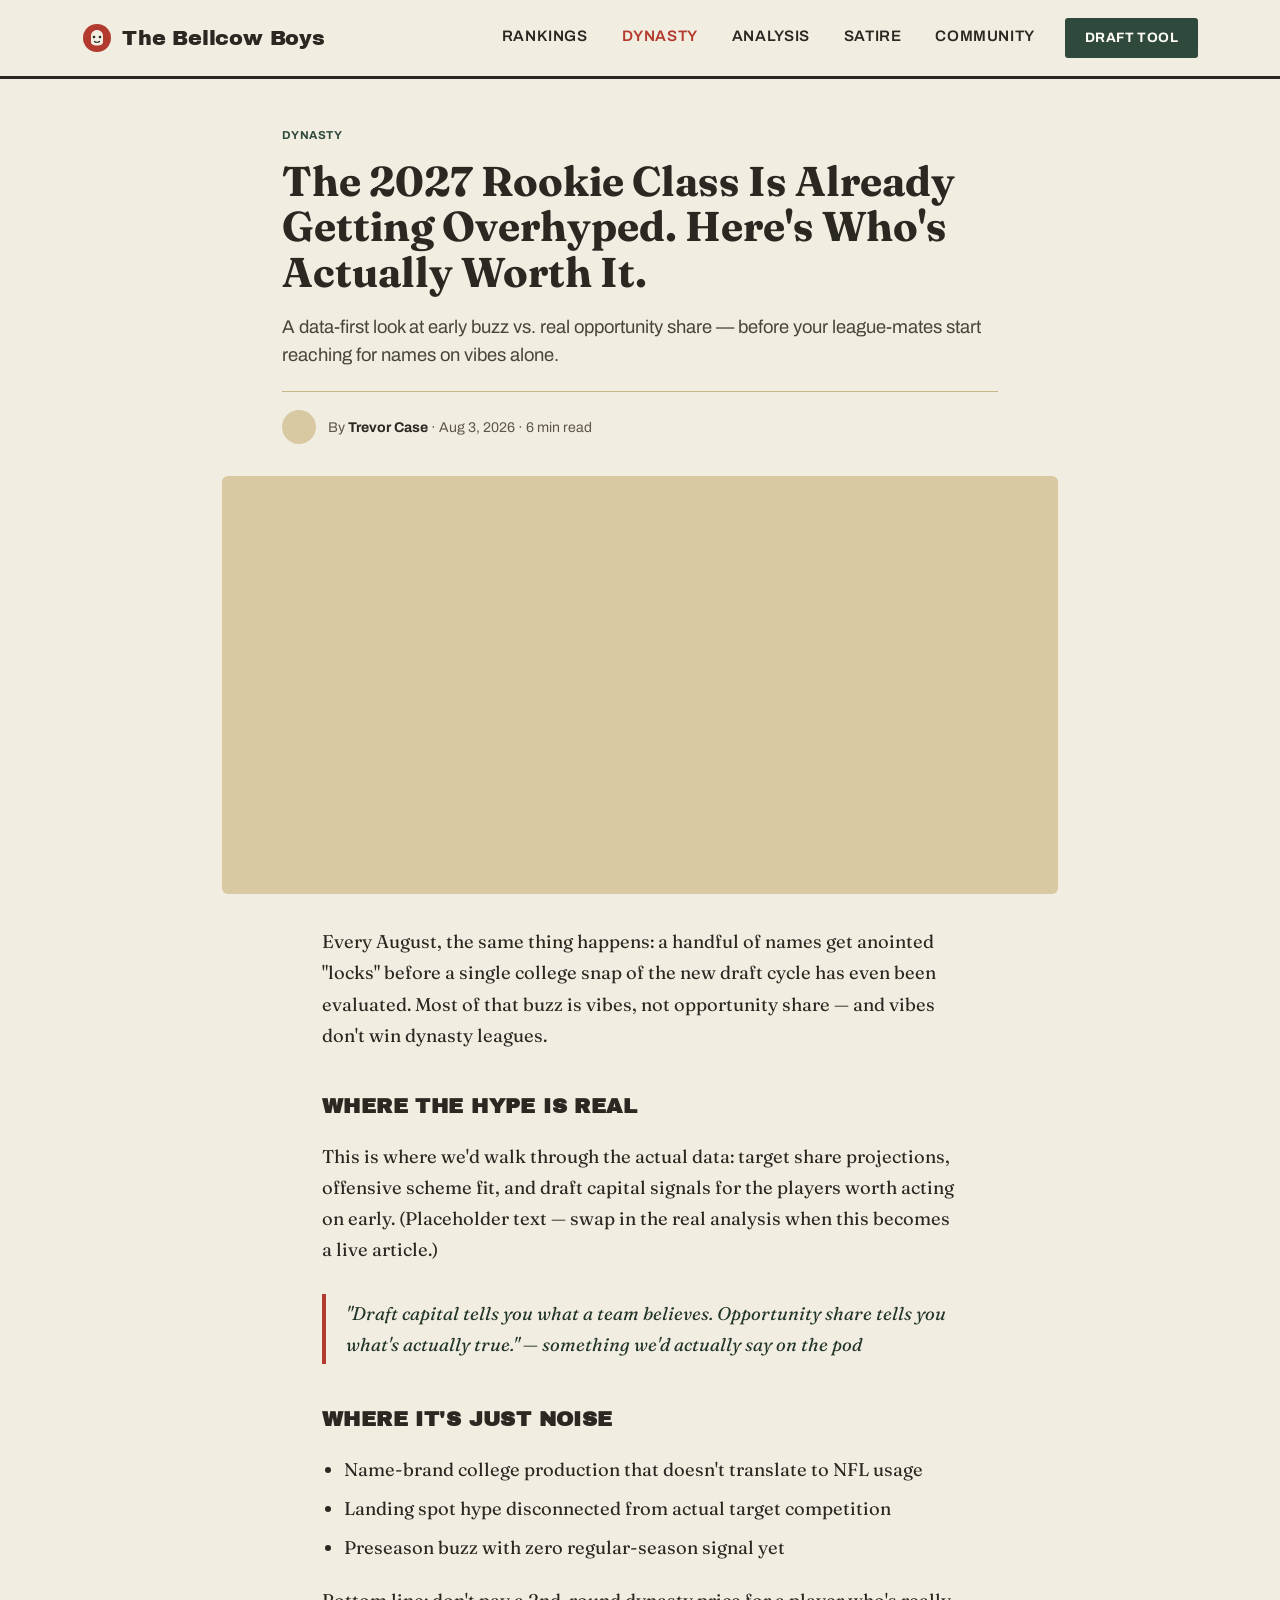
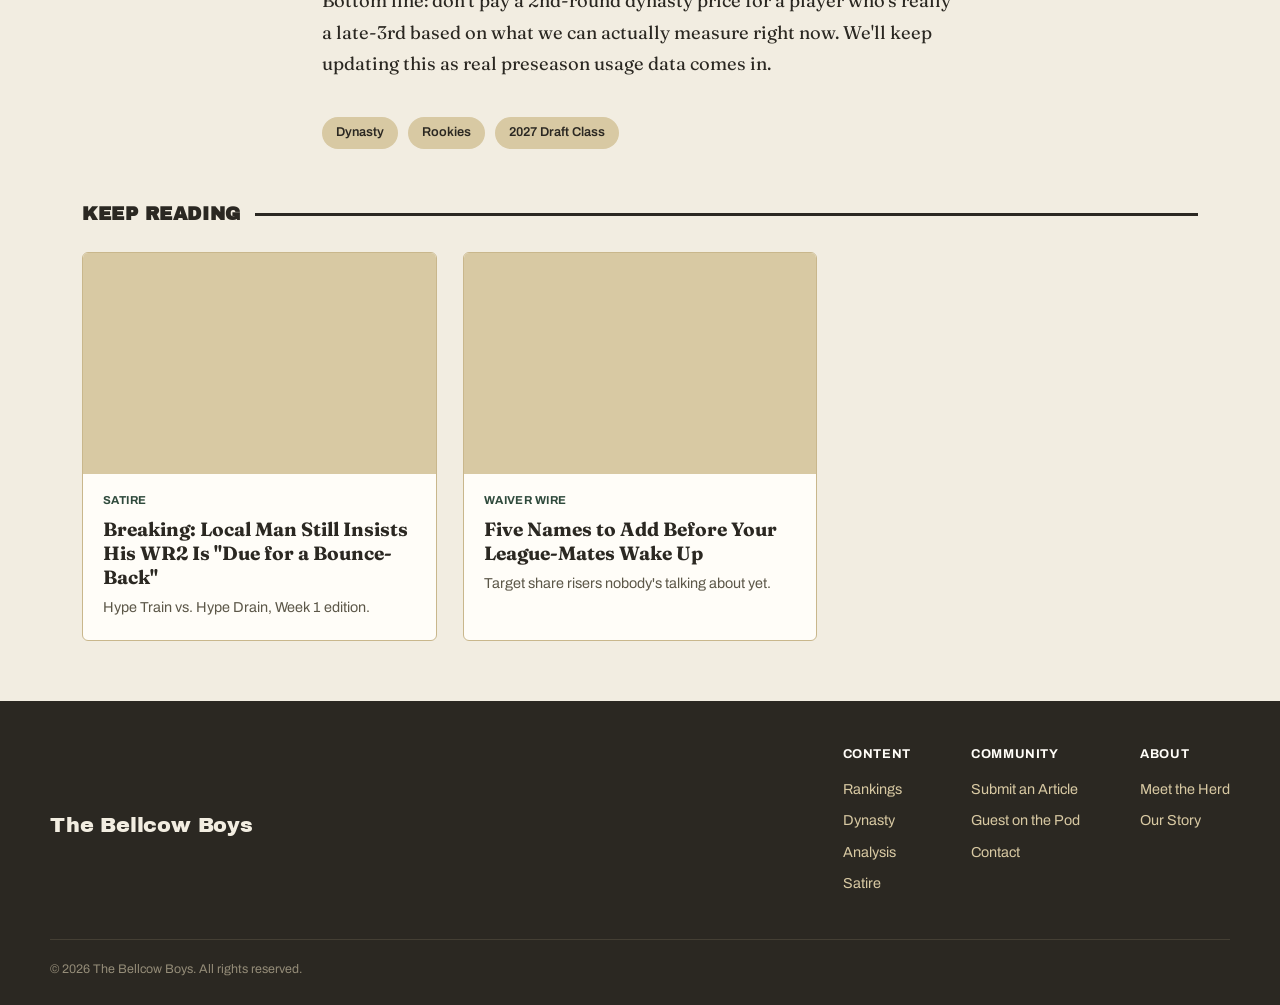
==== article.html @ 6c77ea90 "Add files via upload" ====
<!DOCTYPE html>
<html lang="en">
<head>
<meta charset="UTF-8">
<meta name="viewport" content="width=device-width, initial-scale=1.0">
<title>The 2027 Rookie Class Is Already Getting Overhyped — The Bellcow Boys</title>
<meta name="description" content="A data-first look at early buzz vs. real opportunity share for the 2027 dynasty rookie class.">
<link rel="stylesheet" href="styles.css">
</head>
<body>

<header>
  <div class="nav-wrap">
    <a href="index.html" class="logo">
      <svg width="30" height="30" viewBox="0 0 30 30" fill="none">
        <circle cx="15" cy="15" r="14" fill="#B23A2E"/>
        <path d="M9 13c0-3.5 2.8-6 6-6s6 2.5 6 6v6c0 2-1.8 3.5-6 3.5s-6-1.5-6-3.5v-6z" fill="#F2EDE1"/>
        <circle cx="12" cy="14" r="1.3" fill="#2B2822"/>
        <circle cx="18" cy="14" r="1.3" fill="#2B2822"/>
        <path d="M12.5 18.5c1 1 4 1 5 0" stroke="#2B2822" stroke-width="1.2" stroke-linecap="round"/>
      </svg>
      The Bellcow Boys
    </a>
    <div class="nav-right">
      <nav class="links">
        <a href="#">Rankings</a>
        <a href="#" class="active">Dynasty</a>
        <a href="#">Analysis</a>
        <a href="#">Satire</a>
        <a href="#">Community</a>
      </nav>
      <a href="#" class="nav-cta">Draft Tool</a>
    </div>
  </div>
</header>

<div class="article-header">
  <span class="card-tag">Dynasty</span>
  <h1>The 2027 Rookie Class Is Already Getting Overhyped. Here's Who's Actually Worth It.</h1>
  <p class="dek">A data-first look at early buzz vs. real opportunity share — before your league-mates start reaching for names on vibes alone.</p>
  <div class="byline">
    <div class="avatar"></div>
    <div>By <strong>Trevor Case</strong> · Aug 3, 2026 · 6 min read</div>
  </div>
</div>

<div class="article-cover">
  <div class="img"></div>
</div>

<div class="article-body">
  <p>Every August, the same thing happens: a handful of names get anointed "locks" before a single college snap of the new draft cycle has even been evaluated. Most of that buzz is vibes, not opportunity share — and vibes don't win dynasty leagues.</p>

  <h2>Where the Hype Is Real</h2>
  <p>This is where we'd walk through the actual data: target share projections, offensive scheme fit, and draft capital signals for the players worth acting on early. (Placeholder text — swap in the real analysis when this becomes a live article.)</p>

  <blockquote>"Draft capital tells you what a team believes. Opportunity share tells you what's actually true." — something we'd actually say on the pod</blockquote>

  <h2>Where It's Just Noise</h2>
  <ul>
    <li>Name-brand college production that doesn't translate to NFL usage</li>
    <li>Landing spot hype disconnected from actual target competition</li>
    <li>Preseason buzz with zero regular-season signal yet</li>
  </ul>

  <p>Bottom line: don't pay a 2nd-round dynasty price for a player who's really a late-3rd based on what we can actually measure right now. We'll keep updating this as real preseason usage data comes in.</p>
</div>

<div class="article-tags">
  <a href="#">Dynasty</a>
  <a href="#">Rookies</a>
  <a href="#">2027 Draft Class</a>
</div>

<div class="section-label">
  <h2>Keep Reading</h2>
  <div class="rule"></div>
</div>

<div class="grid" style="padding-bottom: 60px;">
  <a class="card" href="#">
    <div class="card-thumb"></div>
    <div class="card-body">
      <span class="card-tag">Satire</span>
      <h3>Breaking: Local Man Still Insists His WR2 Is "Due for a Bounce-Back"</h3>
      <p>Hype Train vs. Hype Drain, Week 1 edition.</p>
    </div>
  </a>
  <a class="card" href="#">
    <div class="card-thumb"></div>
    <div class="card-body">
      <span class="card-tag">Waiver Wire</span>
      <h3>Five Names to Add Before Your League-Mates Wake Up</h3>
      <p>Target share risers nobody's talking about yet.</p>
    </div>
  </a>
</div>

<footer>
  <div class="footer-inner">
    <div class="logo">The Bellcow Boys</div>
    <div class="footer-cols">
      <div class="footer-col">
        <h5>Content</h5>
        <a href="#">Rankings</a>
        <a href="#">Dynasty</a>
        <a href="#">Analysis</a>
        <a href="#">Satire</a>
      </div>
      <div class="footer-col">
        <h5>Community</h5>
        <a href="#">Submit an Article</a>
        <a href="#">Guest on the Pod</a>
        <a href="#">Contact</a>
      </div>
      <div class="footer-col">
        <h5>About</h5>
        <a href="#">Meet the Herd</a>
        <a href="#">Our Story</a>
      </div>
    </div>
  </div>
  <div class="footer-bottom">© 2026 The Bellcow Boys. All rights reserved.</div>
</footer>

</body>
</html>
---- styles.css ----
@import url('https://fonts.googleapis.com/css2?family=Archivo+Black&family=Archivo:wght@400;500;600;700&family=Fraunces:opsz,wght@9..144,500;9..144,700&display=swap');

:root {
  --cream: #F2EDE1;
  --cream-dim: #EAE2D0;
  --barn-red: #B23A2E;
  --barn-red-dark: #8E2E24;
  --forest: #2F4A3C;
  --forest-dark: #223529;
  --charcoal: #2B2822;
  --tan: #D8C9A3;
  --tan-line: #C9B78C;
  --white: #FFFDF8;

  --font-display: 'Archivo Black', sans-serif;
  --font-serif: 'Fraunces', serif;
  --font-body: 'Archivo', sans-serif;
}

* { box-sizing: border-box; margin: 0; padding: 0; }

body {
  background: var(--cream);
  color: var(--charcoal);
  font-family: var(--font-body);
  line-height: 1.5;
}

a { color: inherit; text-decoration: none; }

/* ---------- NAV (shared across every page) ---------- */
header {
  background: var(--cream);
  border-bottom: 3px solid var(--charcoal);
  position: sticky;
  top: 0;
  z-index: 100;
}
.nav-wrap {
  max-width: 1180px;
  margin: 0 auto;
  padding: 18px 32px;
  display: flex;
  align-items: center;
  justify-content: space-between;
}
.logo {
  display: flex;
  align-items: center;
  gap: 10px;
  font-family: var(--font-display);
  font-size: 1.3rem;
  letter-spacing: -0.01em;
  color: var(--charcoal);
}
.logo svg { flex-shrink: 0; }
nav.links {
  display: flex;
  gap: 34px;
  font-weight: 600;
  font-size: 0.95rem;
  text-transform: uppercase;
  letter-spacing: 0.04em;
}
nav.links a {
  position: relative;
  padding-bottom: 4px;
  transition: color .15s ease;
}
nav.links a:hover { color: var(--barn-red); }
nav.links a.active { color: var(--barn-red); }
.nav-cta {
  background: var(--forest);
  color: var(--white);
  padding: 10px 20px;
  border-radius: 3px;
  font-weight: 700;
  font-size: 0.85rem;
  text-transform: uppercase;
  letter-spacing: 0.03em;
}
.nav-right { display: flex; align-items: center; gap: 30px; }

/* ---------- HERO (homepage only) ---------- */
.hero {
  max-width: 1180px;
  margin: 0 auto;
  padding: 56px 32px 40px;
  display: grid;
  grid-template-columns: 1.15fr 0.85fr;
  gap: 48px;
  align-items: center;
}
.hero-eyebrow {
  display: inline-flex;
  align-items: center;
  gap: 8px;
  background: var(--barn-red);
  color: var(--white);
  font-size: 0.78rem;
  font-weight: 700;
  text-transform: uppercase;
  letter-spacing: 0.08em;
  padding: 6px 12px;
  border-radius: 3px;
  margin-bottom: 22px;
}
.hero h1 {
  font-family: var(--font-serif);
  font-weight: 700;
  font-size: 3.1rem;
  line-height: 1.05;
  letter-spacing: -0.01em;
  color: var(--charcoal);
  margin-bottom: 20px;
}
.hero h1 em { font-style: italic; color: var(--barn-red); }
.hero p {
  font-size: 1.15rem;
  color: #4A453B;
  max-width: 46ch;
  margin-bottom: 28px;
}
.hero-actions { display: flex; gap: 14px; }
.btn-primary {
  background: var(--charcoal);
  color: var(--cream);
  padding: 14px 26px;
  border-radius: 3px;
  font-weight: 700;
  font-size: 0.95rem;
}
.btn-secondary {
  border: 2px solid var(--charcoal);
  padding: 12px 24px;
  border-radius: 3px;
  font-weight: 700;
  font-size: 0.95rem;
}
.hero-art {
  background: var(--forest);
  border-radius: 8px;
  aspect-ratio: 4/3.3;
  display: flex;
  align-items: center;
  justify-content: center;
  position: relative;
  overflow: hidden;
}
.hero-art::before {
  content: "";
  position: absolute;
  inset: 0;
  background: repeating-linear-gradient(45deg, rgba(255,255,255,0.03) 0 2px, transparent 2px 22px);
}

/* ---------- SECTION LABEL ---------- */
.section-label {
  max-width: 1180px;
  margin: 0 auto;
  padding: 0 32px;
  display: flex;
  align-items: center;
  gap: 14px;
  margin-top: 12px;
}
.section-label h2 {
  font-family: var(--font-display);
  font-size: 1.15rem;
  text-transform: uppercase;
  letter-spacing: 0.03em;
  white-space: nowrap;
}
.section-label .rule { height: 3px; background: var(--charcoal); width: 100%; }
.section-label a.viewall {
  font-size: 0.85rem;
  font-weight: 700;
  text-transform: uppercase;
  color: var(--barn-red);
  white-space: nowrap;
}

/* ---------- CARD GRID (homepage + category pages) ---------- */
.grid {
  max-width: 1180px;
  margin: 0 auto;
  padding: 24px 32px 20px;
  display: grid;
  grid-template-columns: repeat(3, 1fr);
  gap: 26px;
}
.card {
  background: var(--white);
  border: 1px solid var(--tan-line);
  border-radius: 6px;
  overflow: hidden;
  display: flex;
  flex-direction: column;
  transition: transform .15s ease, box-shadow .15s ease;
}
.card:hover { transform: translateY(-3px); box-shadow: 0 8px 22px rgba(43,40,34,0.08); }
.card-thumb { background: var(--tan); aspect-ratio: 16/10; position: relative; }
.card-thumb.pick::after {
  content: "🔔 Bellcow Pick";
  position: absolute;
  top: 10px;
  left: 10px;
  background: var(--barn-red);
  color: var(--white);
  font-size: 0.72rem;
  font-weight: 700;
  padding: 5px 10px;
  border-radius: 3px;
  letter-spacing: 0.02em;
}
.card-body { padding: 18px 20px 22px; }
.card-tag {
  font-size: 0.72rem;
  font-weight: 700;
  text-transform: uppercase;
  color: var(--forest);
  letter-spacing: 0.04em;
  margin-bottom: 8px;
  display: block;
}
.card h3 { font-family: var(--font-serif); font-size: 1.2rem; font-weight: 700; line-height: 1.25; margin-bottom: 8px; }
.card p { font-size: 0.9rem; color: #5C5748; }

/* ---------- PILLAR STRIP (homepage only) ---------- */
.pillars { background: var(--forest); margin-top: 50px; padding: 54px 32px; }
.pillars-inner { max-width: 1180px; margin: 0 auto; }
.pillars-inner h2 { font-family: var(--font-display); color: var(--cream); font-size: 1.6rem; margin-bottom: 8px; }
.pillars-inner > p { color: var(--tan); max-width: 50ch; margin-bottom: 34px; }
.pillar-row { display: grid; grid-template-columns: repeat(4, 1fr); gap: 20px; }
.pillar { background: var(--forest-dark); border-radius: 6px; padding: 22px; color: var(--cream); }
.pillar .num { font-family: var(--font-display); color: var(--barn-red); font-size: 0.85rem; margin-bottom: 10px; }
.pillar h4 { font-size: 1.02rem; margin-bottom: 8px; }
.pillar p { font-size: 0.85rem; color: var(--tan); }

/* ---------- NEWSLETTER (shared, homepage + article footer) ---------- */
.newsletter {
  max-width: 1180px;
  margin: 0 auto;
  padding: 64px 32px;
  display: grid;
  grid-template-columns: 1.2fr 1fr;
  gap: 40px;
  align-items: center;
}
.newsletter h2 { font-family: var(--font-serif); font-size: 2rem; margin-bottom: 12px; }
.newsletter p { color: #4A453B; max-width: 42ch; }
.newsletter-form {
  display: flex;
  gap: 10px;
  background: var(--white);
  border: 2px solid var(--charcoal);
  border-radius: 4px;
  padding: 6px;
}
.newsletter-form input { flex: 1; border: none; background: transparent; padding: 12px 14px; font-family: var(--font-body); font-size: 0.95rem; outline: none; }
.newsletter-form button { background: var(--barn-red); color: var(--white); border: none; border-radius: 3px; padding: 12px 22px; font-weight: 700; cursor: pointer; }

/* ---------- FOOTER (shared across every page) ---------- */
footer { background: var(--charcoal); color: var(--tan); padding: 44px 32px 26px; }
.footer-inner { max-width: 1180px; margin: 0 auto; display: flex; justify-content: space-between; flex-wrap: wrap; gap: 30px; }
.footer-inner .logo { color: var(--cream); }
.footer-cols { display: flex; gap: 60px; }
.footer-col h5 { font-size: 0.8rem; text-transform: uppercase; letter-spacing: 0.05em; color: var(--white); margin-bottom: 14px; }
.footer-col a { display: block; font-size: 0.9rem; margin-bottom: 10px; color: var(--tan); }
.footer-col a:hover { color: var(--cream); }
.footer-bottom { max-width: 1180px; margin: 34px auto 0; padding-top: 20px; border-top: 1px solid #443F34; font-size: 0.78rem; color: #948C78; }

/* ---------- ARTICLE PAGE (new) ---------- */
.article-header {
  max-width: 780px;
  margin: 0 auto;
  padding: 48px 32px 32px;
}
.article-header .card-tag { margin-bottom: 14px; }
.article-header h1 {
  font-family: var(--font-serif);
  font-size: 2.6rem;
  line-height: 1.1;
  font-weight: 700;
  margin-bottom: 18px;
}
.article-header .dek {
  font-size: 1.15rem;
  color: #4A453B;
  margin-bottom: 22px;
}
.byline {
  display: flex;
  align-items: center;
  gap: 12px;
  font-size: 0.88rem;
  color: #5C5748;
  padding-top: 18px;
  border-top: 1px solid var(--tan-line);
}
.byline .avatar {
  width: 34px;
  height: 34px;
  border-radius: 50%;
  background: var(--tan);
  flex-shrink: 0;
}
.byline strong { color: var(--charcoal); }

.article-cover {
  max-width: 900px;
  margin: 0 auto;
  padding: 0 32px 8px;
}
.article-cover .img {
  background: var(--tan);
  aspect-ratio: 16/8;
  border-radius: 6px;
}

.article-body {
  max-width: 700px;
  margin: 0 auto;
  padding: 24px 32px 8px;
  font-family: var(--font-serif);
  font-size: 1.15rem;
  line-height: 1.7;
  color: var(--charcoal);
}
.article-body p { margin-bottom: 22px; }
.article-body h2 {
  font-family: var(--font-display);
  font-size: 1.3rem;
  text-transform: uppercase;
  letter-spacing: 0.02em;
  margin: 38px 0 16px;
  color: var(--charcoal);
}
.article-body blockquote {
  border-left: 4px solid var(--barn-red);
  padding: 4px 0 4px 20px;
  margin: 28px 0;
  font-style: italic;
  color: var(--forest-dark);
}
.article-body ul { margin: 0 0 22px 22px; }
.article-body li { margin-bottom: 8px; }

.article-tags {
  max-width: 700px;
  margin: 0 auto;
  padding: 8px 32px 40px;
  display: flex;
  gap: 10px;
  flex-wrap: wrap;
}
.article-tags a {
  background: var(--tan);
  color: var(--charcoal);
  font-size: 0.8rem;
  font-weight: 600;
  padding: 6px 14px;
  border-radius: 20px;
}
.article-tags a:hover { background: var(--barn-red); color: var(--white); }

@media (max-width: 900px) {
  nav.links { display: none; }
  .hero { grid-template-columns: 1fr; }
  .grid { grid-template-columns: 1fr; }
  .pillar-row { grid-template-columns: repeat(2, 1fr); }
  .newsletter { grid-template-columns: 1fr; }
  .article-header h1 { font-size: 2rem; }
}
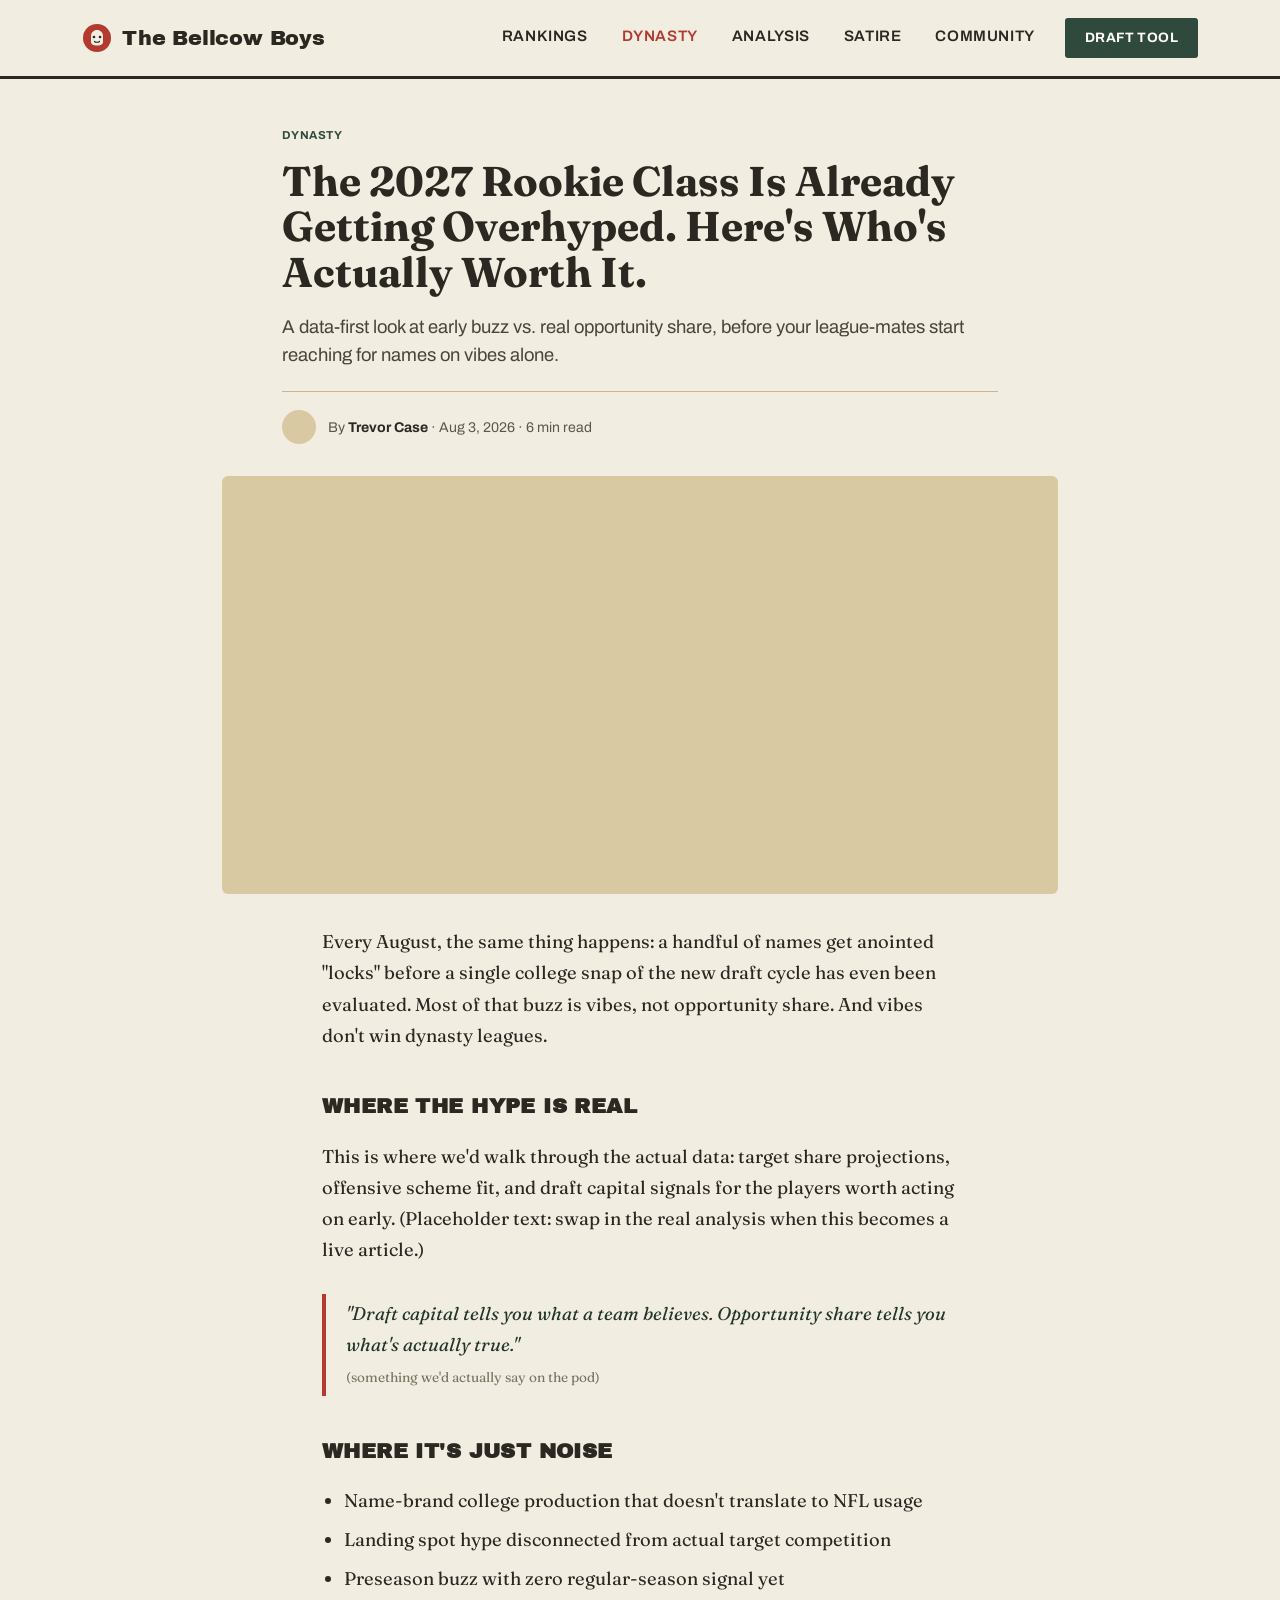
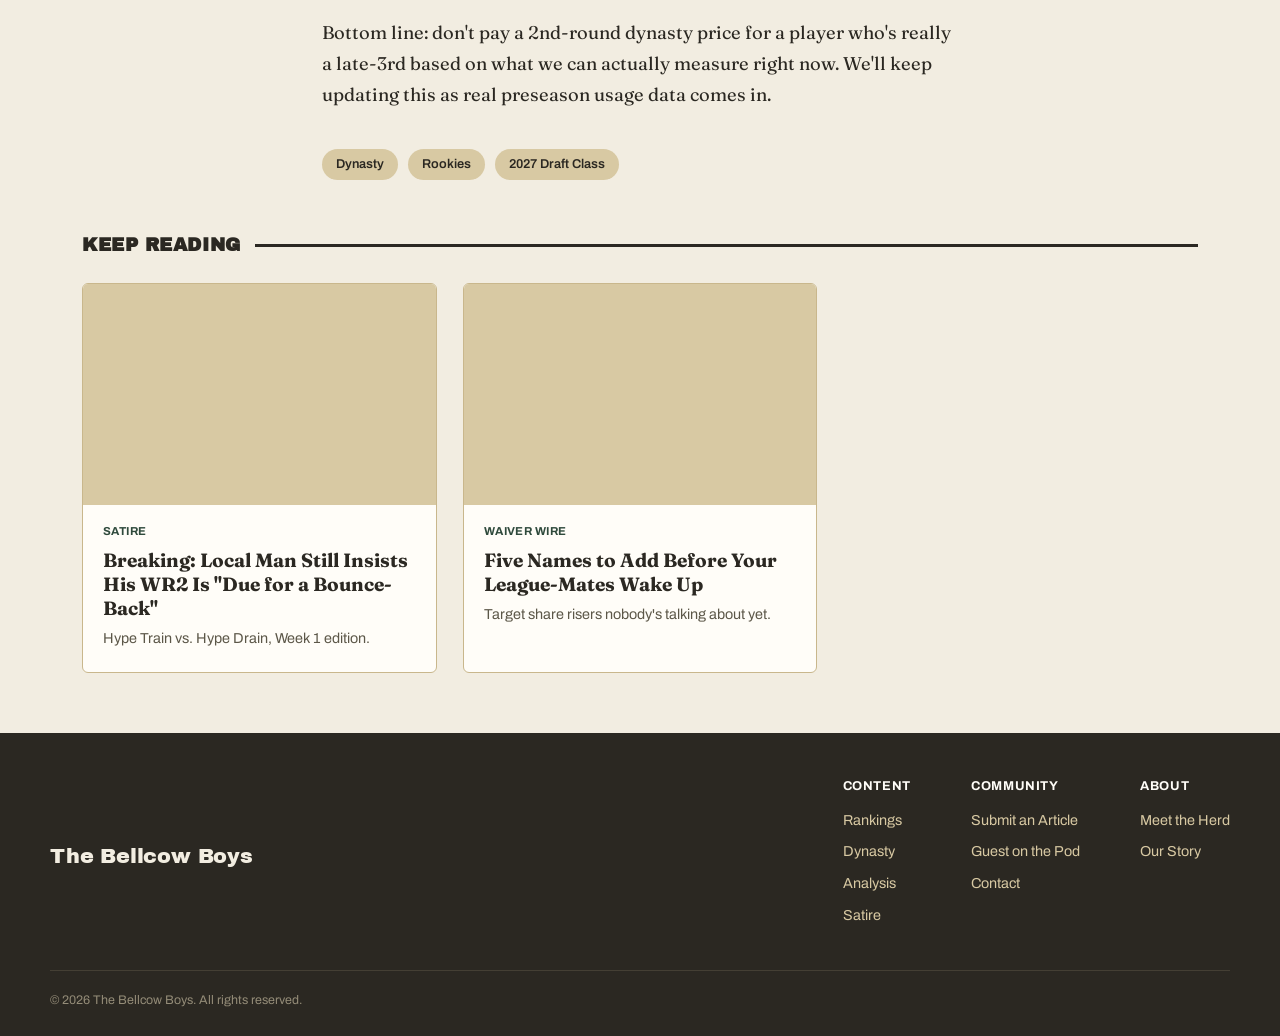
==== commit db2d603b: "Add files via upload" ====
--- a/article.html
+++ b/article.html
@@ -3,7 +3,7 @@
 <head>
 <meta charset="UTF-8">
 <meta name="viewport" content="width=device-width, initial-scale=1.0">
-<title>The 2027 Rookie Class Is Already Getting Overhyped — The Bellcow Boys</title>
+<title>The 2027 Rookie Class Is Already Getting Overhyped | The Bellcow Boys</title>
 <meta name="description" content="A data-first look at early buzz vs. real opportunity share for the 2027 dynasty rookie class.">
 <link rel="stylesheet" href="styles.css">
 </head>
@@ -37,7 +37,7 @@
 <div class="article-header">
   <span class="card-tag">Dynasty</span>
   <h1>The 2027 Rookie Class Is Already Getting Overhyped. Here's Who's Actually Worth It.</h1>
-  <p class="dek">A data-first look at early buzz vs. real opportunity share — before your league-mates start reaching for names on vibes alone.</p>
+  <p class="dek">A data-first look at early buzz vs. real opportunity share, before your league-mates start reaching for names on vibes alone.</p>
   <div class="byline">
     <div class="avatar"></div>
     <div>By <strong>Trevor Case</strong> · Aug 3, 2026 · 6 min read</div>
@@ -49,12 +49,12 @@
 </div>
 
 <div class="article-body">
-  <p>Every August, the same thing happens: a handful of names get anointed "locks" before a single college snap of the new draft cycle has even been evaluated. Most of that buzz is vibes, not opportunity share — and vibes don't win dynasty leagues.</p>
+  <p>Every August, the same thing happens: a handful of names get anointed "locks" before a single college snap of the new draft cycle has even been evaluated. Most of that buzz is vibes, not opportunity share. And vibes don't win dynasty leagues.</p>
 
   <h2>Where the Hype Is Real</h2>
-  <p>This is where we'd walk through the actual data: target share projections, offensive scheme fit, and draft capital signals for the players worth acting on early. (Placeholder text — swap in the real analysis when this becomes a live article.)</p>
+  <p>This is where we'd walk through the actual data: target share projections, offensive scheme fit, and draft capital signals for the players worth acting on early. (Placeholder text: swap in the real analysis when this becomes a live article.)</p>
 
-  <blockquote>"Draft capital tells you what a team believes. Opportunity share tells you what's actually true." — something we'd actually say on the pod</blockquote>
+  <blockquote>"Draft capital tells you what a team believes. Opportunity share tells you what's actually true."<br><span style="font-style: normal; font-size: 0.85rem; color: #7A7462;">(something we'd actually say on the pod)</span></blockquote>
 
   <h2>Where It's Just Noise</h2>
   <ul>
